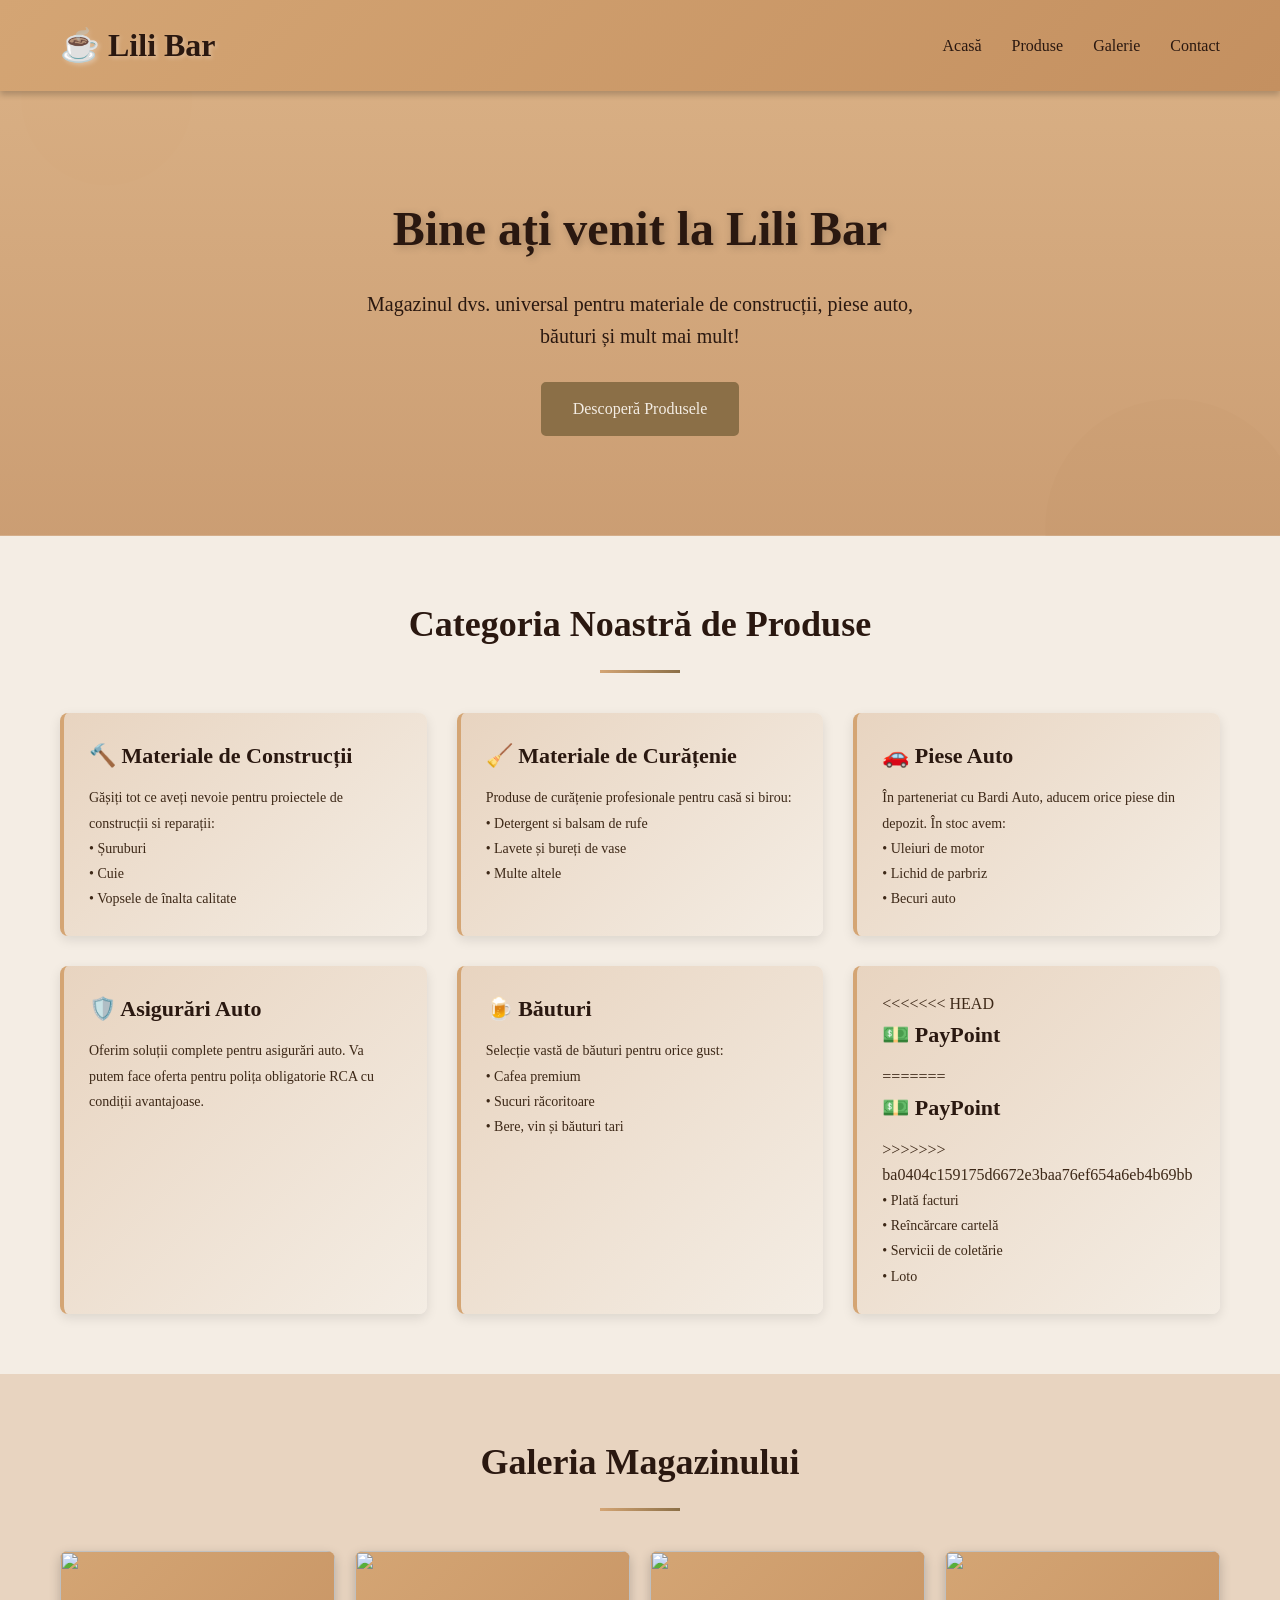
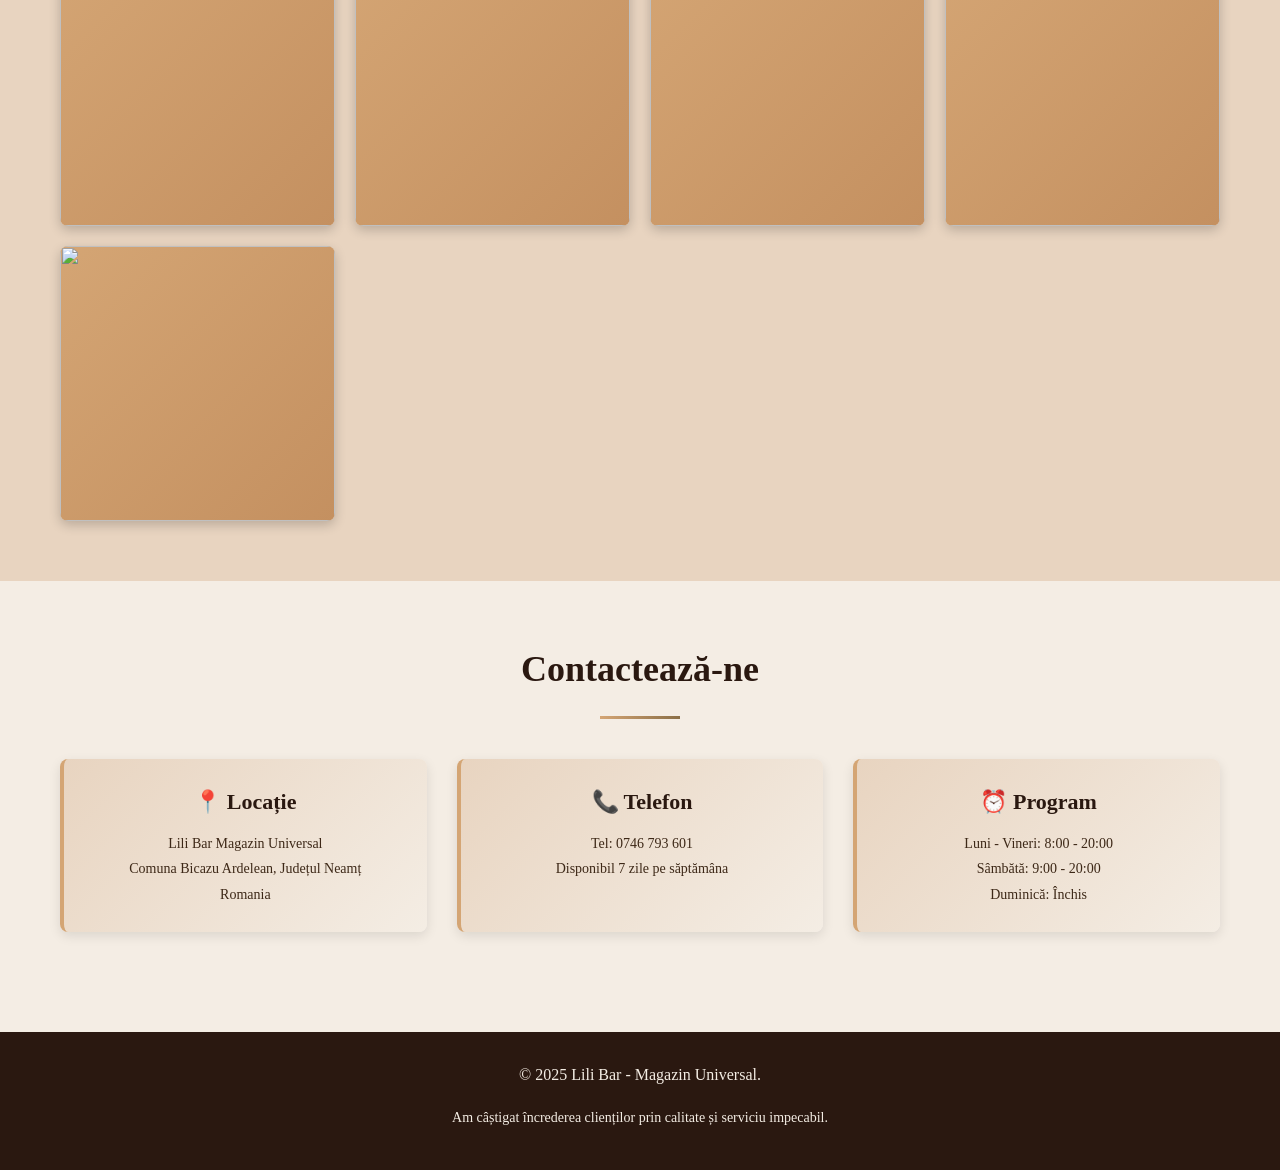
==== coffee-shop-website/index.html @ 77094971 "modified the name of the first project" ====
<!DOCTYPE html>
<html lang="ro">
<head>
    <meta charset="UTF-8">
    <meta name="viewport" content="width=device-width, initial-scale=1.0">
    <title>Lili Bar - Magazin Universal</title>
    <link rel="icon" type="image/x-icon" href="favicon.ico">
    <style>
        * {
            margin: 0;
            padding: 0;
            box-sizing: border-box;
        }

        body {
            font-family: 'Georgia', serif;
            background-color: #f4ede4;
            color: #3d2817;
            line-height: 1.6;
        }

        header {
            background: linear-gradient(135deg, #d4a574 0%, #c49060 100%);
            padding: 20px 0;
            box-shadow: 0 4px 6px rgba(0, 0, 0, 0.2);
            position: sticky;
            top: 0;
            z-index: 100;
        }

        .header-content {
            max-width: 1200px;
            margin: 0 auto;
            padding: 0 20px;
            display: flex;
            justify-content: space-between;
            align-items: center;
        }

        .logo {
            font-size: 32px;
            font-weight: bold;
            color: #2a1810;
            text-shadow: 2px 2px 4px rgba(255, 255, 255, 0.3);
        }

        nav ul {
            display: flex;
            list-style: none;
            gap: 30px;
        }

        nav a {
            color: #2a1810;
            text-decoration: none;
            font-weight: 500;
            transition: color 0.3s;
            border-bottom: 2px solid transparent;
            padding-bottom: 5px;
        }

        nav a:hover {
            color: #8b6f47;
            border-bottom: 2px solid #8b6f47;
        }

        .hero {
            background: linear-gradient(rgba(212, 165, 116, 0.8), rgba(196, 144, 96, 0.8)), url('data:image/svg+xml;utf8,<svg xmlns="http://www.w3.org/2000/svg" viewBox="0 0 1200 600"><rect fill="%23e8d4c0" width="1200" height="600"/><circle cx="100" cy="100" r="80" fill="%23d4a574" opacity="0.1"/><circle cx="1100" cy="500" r="120" fill="%238b6f47" opacity="0.1"/></svg>');
            background-size: cover;
            background-position: center;
            padding: 100px 20px;
            text-align: center;
            color: #2a1810;
        }

        .hero h1 {
            font-size: 48px;
            margin-bottom: 20px;
            text-shadow: 2px 2px 8px rgba(0, 0, 0, 0.2);
        }

        .hero p {
            font-size: 20px;
            margin-bottom: 30px;
            max-width: 600px;
            margin-left: auto;
            margin-right: auto;
        }

        .btn {
            display: inline-block;
            padding: 12px 30px;
            background-color: #8b6f47;
            color: #f4ede4;
            text-decoration: none;
            border-radius: 5px;
            transition: all 0.3s;
            border: 2px solid #8b6f47;
            cursor: pointer;
            font-size: 16px;
        }

        .btn:hover {
            background-color: #6d5936;
            border-color: #6d5936;
            transform: translateY(-2px);
            box-shadow: 0 4px 8px rgba(0, 0, 0, 0.2);
        }

        .btn-outline {
            background-color: transparent;
            color: #2a1810;
        }

        .btn-outline:hover {
            background-color: #2a1810;
            color: #f4ede4;
        }

        .container {
            max-width: 1200px;
            margin: 0 auto;
            padding: 0 20px;
        }

        section {
            padding: 60px 20px;
        }

        section h2 {
            text-align: center;
            font-size: 36px;
            margin-bottom: 40px;
            color: #2a1810;
            position: relative;
            padding-bottom: 20px;
        }

        section h2:after {
            content: '';
            position: absolute;
            bottom: 0;
            left: 50%;
            transform: translateX(-50%);
            width: 80px;
            height: 3px;
            background: linear-gradient(90deg, #d4a574, #8b6f47);
        }

        .produse-grid {
            display: grid;
            grid-template-columns: repeat(auto-fit, minmax(280px, 1fr));
            gap: 30px;
            margin-top: 40px;
        }

        .product-card {
            background: linear-gradient(135deg, #e8d4c0 0%, #f4ede4 100%);
            padding: 25px;
            border-radius: 8px;
            box-shadow: 0 4px 12px rgba(0, 0, 0, 0.1);
            transition: all 0.3s;
            border-left: 4px solid #d4a574;
        }

        .product-card:hover {
            transform: translateY(-5px);
            box-shadow: 0 8px 20px rgba(0, 0, 0, 0.15);
            border-left-color: #8b6f47;
        }

        .product-card h3 {
            color: #2a1810;
            margin-bottom: 12px;
            font-size: 22px;
        }

        .product-card p {
            color: #3d2817;
            font-size: 14px;
            line-height: 1.8;
        }

        .gallery {
            background-color: #e8d4c0;
        }

        .gallery-grid {
            display: grid;
            grid-template-columns: repeat(auto-fit, minmax(250px, 1fr));
            gap: 20px;
            margin-top: 40px;
        }

        .gallery-item {
            position: relative;
            overflow: hidden;
            border-radius: 8px;
            box-shadow: 0 4px 12px rgba(0, 0, 0, 0.2);
            aspect-ratio: 1;
            background: linear-gradient(135deg, #d4a574, #c49060);
            display: flex;
            align-items: center;
            justify-content: center;
            cursor: pointer;
            transition: all 0.3s;
        }

        .gallery-item:hover {
            transform: scale(1.05);
            box-shadow: 0 8px 20px rgba(0, 0, 0, 0.3);
        }

        .gallery-item.expanded {
            position: fixed;
            top: 50%;
            left: 50%;
            transform: translate(-50%, -50%) scale(1) !important;
            width: 90vw;
            height: 90vh;
            max-width: 1000px;
            max-height: 800px;
            z-index: 1000;
            box-shadow: 0 0 50px rgba(0, 0, 0, 0.8);
            border-radius: 8px;
        }

        .gallery-grid {
            position: relative;
        }

        .gallery-grid.modal-open {
            filter: blur(5px);
        }

        .modal-overlay {
            position: fixed;
            top: 0;
            left: 0;
            right: 0;
            bottom: 0;
            background: rgba(0, 0, 0, 0.7);
            z-index: 999;
            display: none;
        }

        .modal-overlay.active {
            display: block;
        }

        .gallery-item img {
            width: 100%;
            height: 100%;
            object-fit: cover;
            display: block;
        }

        .gallery-placeholder {
            font-size: 60px;
            color: rgba(255, 255, 255, 0.8);
            text-align: center;
        }



        footer {
            background-color: #2a1810;
            color: #f4ede4;
            text-align: center;
            padding: 30px 20px;
            margin-top: 40px;
        }

        footer p {
            margin-bottom: 10px;
        }

        .contact-info {
            margin-top: 20px;
            font-size: 14px;
        }

        @media (max-width: 768px) {
            nav ul {
                gap: 15px;
                font-size: 14px;
            }

            .hero h1 {
                font-size: 32px;
            }

            .hero p {
                font-size: 16px;
            }

            section h2 {
                font-size: 28px;
            }

            .produse-grid {
                grid-template-columns: 1fr;
            }

            .gallery-grid {
                grid-template-columns: repeat(2, 1fr);
            }

            .header-content {
                flex-direction: column;
                gap: 15px;
            }
        }
    </style>
</head>
<body>
    <header>
        <div class="header-content">
            <div class="logo">☕ Lili Bar</div>
            <nav>
                <ul>
                    <li><a href="#acasa">Acasă</a></li>
                    <li><a href="#produse">Produse</a></li>
                    <li><a href="#galerie">Galerie</a></li>
                    <li><a href="#contact">Contact</a></li>
                </ul>
            </nav>
        </div>
    </header>

    <section class="hero" id="acasa">
        <div class="container">
            <h1>Bine ați venit la Lili Bar</h1>
            <p>Magazinul dvs. universal pentru materiale de construcții, piese auto, băuturi și mult mai mult!</p>
            <a href="#produse" class="btn">Descoperă Produsele</a>
        </div>
    </section>

    <section id="produse">
        <div class="container">
            <h2>Categoria Noastră de Produse</h2>
            <div class="produse-grid">
                <div class="product-card">
                    <h3>🔨 Materiale de Construcții</h3>
                    <p>Gășiți tot ce aveți nevoie pentru proiectele de construcții si reparații:<br>• Șuruburi<br>• Cuie<br>• Vopsele de înalta calitate</p>
                </div>

                <div class="product-card">
                    <h3>🧹 Materiale de Curățenie</h3>
                    <p>Produse de curățenie profesionale pentru casă si birou:<br>• Detergent si balsam de rufe <br>• Lavete și bureți de vase <br>• Multe altele</p>
                </div>

                <div class="product-card">
                    <h3>🚗 Piese Auto</h3>
                    <p>În parteneriat cu Bardi Auto, aducem orice piese din depozit. În stoc avem:<br>• Uleiuri de motor<br>• Lichid de parbriz<br>• Becuri auto</p>
                </div>

                <div class="product-card">
                    <h3>🛡️ Asigurări Auto</h3>
                    <p>Oferim soluții complete pentru asigurări auto. Va putem face oferta pentru polița obligatorie RCA cu condiții avantajoase.</p>
                </div>

                <div class="product-card">
                    <h3>🍺 Băuturi</h3>
                    <p>Selecție vastă de băuturi pentru orice gust:<br>• Cafea premium<br>• Sucuri răcoritoare<br>• Bere, vin și băuturi tari</p>
                </div>

                <div class="product-card">
<<<<<<< HEAD
                    <h3>💵 PayPoint</h3>
=======
                     <h3>💵 PayPoint</h3>
>>>>>>> ba0404c159175d6672e3baa76ef654a6eb4b69bb
                    <p>• Plată facturi<br>• Reîncărcare cartelă<br>• Servicii de coletărie<br>• Loto</p>
                </div>
            </div>
        </div>
    </section>

    <section class="gallery" id="galerie">
        <div class="container">
            <h2>Galeria Magazinului</h2>
            <div class="gallery-grid">
                <div class="gallery-item" onclick="this.classList.toggle('expanded')">
                    <img src="https://i.imgur.com/xPQJkY3.jpeg">
                </div>
                <div class="gallery-item" onclick="this.classList.toggle('expanded')">
                    <img src="https://i.imgur.com/HO8MUkS.jpeg">
                </div>
                <div class="gallery-item" onclick="this.classList.toggle('expanded')">
                    <img src="https://i.imgur.com/MuFylNS.jpeg">
                </div>
                <div class="gallery-item" onclick="this.classList.toggle('expanded')">
                    <img src="https://i.imgur.com/Re4kdGw.jpeg">
                </div>
                <div class="gallery-item" onclick="this.classList.toggle('expanded')">
                    <img src="https://i.imgur.com/Q35IlJv.jpeg">
                </div>
            </div>
        </div>
    </section>

    <div class="modal-overlay" id="modalOverlay" onclick="closeImage()"></div>

    <section id="contact">
        <div class="container">
            <h2>Contactează-ne</h2>
            <div class="produse-grid">
                <div class="product-card" style="text-align: center;">
                    <h3>📍 Locație</h3>
                    <p>Lili Bar Magazin Universal<br>Comuna Bicazu Ardelean, Județul Neamț<br>Romania</p>
                </div>
                <div class="product-card" style="text-align: center;">
                    <h3>📞 Telefon</h3>
                    <p>Tel: 0746 793 601<br>Disponibil 7 zile pe săptămâna</p>
                </div>
                <div class="product-card" style="text-align: center;">
                    <h3>⏰ Program</h3>
                    <p>Luni - Vineri: 8:00 - 20:00<br>Sâmbătă: 9:00 - 20:00<br>Duminică: Închis</p>
                </div>
            </div>
        </div>
    </section>

    <footer>
        <p>&copy; 2025 Lili Bar - Magazin Universal.</p>
        <div class="contact-info">
            <p>Am câștigat încrederea clienților prin calitate și serviciu impecabil.</p>
        </div>
    </footer>

    <script>
        // Functie pentru deschiderea pozei in fullscreen
        function expandImage(event) {
            event.stopPropagation();
            const item = event.currentTarget;
            item.classList.add('expanded');
            document.getElementById('modalOverlay').classList.add('active');
            document.body.style.overflow = 'hidden';
        }

        // Functie pentru inchiderea pozei
        function closeImage() {
            document.querySelectorAll('.gallery-item.expanded').forEach(item => {
                item.classList.remove('expanded');
            });
            document.getElementById('modalOverlay').classList.remove('active');
            document.body.style.overflow = 'auto';
        }

        // Click pe overlay pentru a inchide
        document.addEventListener('DOMContentLoaded', () => {
            const overlay = document.getElementById('modalOverlay');
            overlay.addEventListener('click', closeImage);

            // Inchide cu butonul Escape
            document.addEventListener('keydown', (e) => {
                if (e.key === 'Escape') {
                    closeImage();
                }
            });
        });

        // Smooth scrolling pentru linkuri
        document.querySelectorAll('a[href^="#"]').forEach(anchor => {
            anchor.addEventListener('click', function (e) {
                e.preventDefault();
                const target = document.querySelector(this.getAttribute('href'));
                if (target) {
                    target.scrollIntoView({
                        behavior: 'smooth',
                        block: 'start'
                    });
                }
            });
        });

        // Efect de fade-in pentru carduri la scroll
        const observerOptions = {
            threshold: 0.1,
            rootMargin: '0px 0px -50px 0px'
        };

        const observer = new IntersectionObserver(function(entries) {
            entries.forEach(entry => {
                if (entry.isIntersecting) {
                    entry.target.style.opacity = '1';
                    entry.target.style.transform = 'translateY(0)';
                }
            });
        }, observerOptions);

        document.querySelectorAll('.product-card, .gallery-item').forEach(card => {
            card.style.opacity = '0';
            card.style.transform = 'translateY(20px)';
            card.style.transition = 'opacity 0.5s ease, transform 0.5s ease';
            observer.observe(card);
        });
    </script>
</body>
</html>
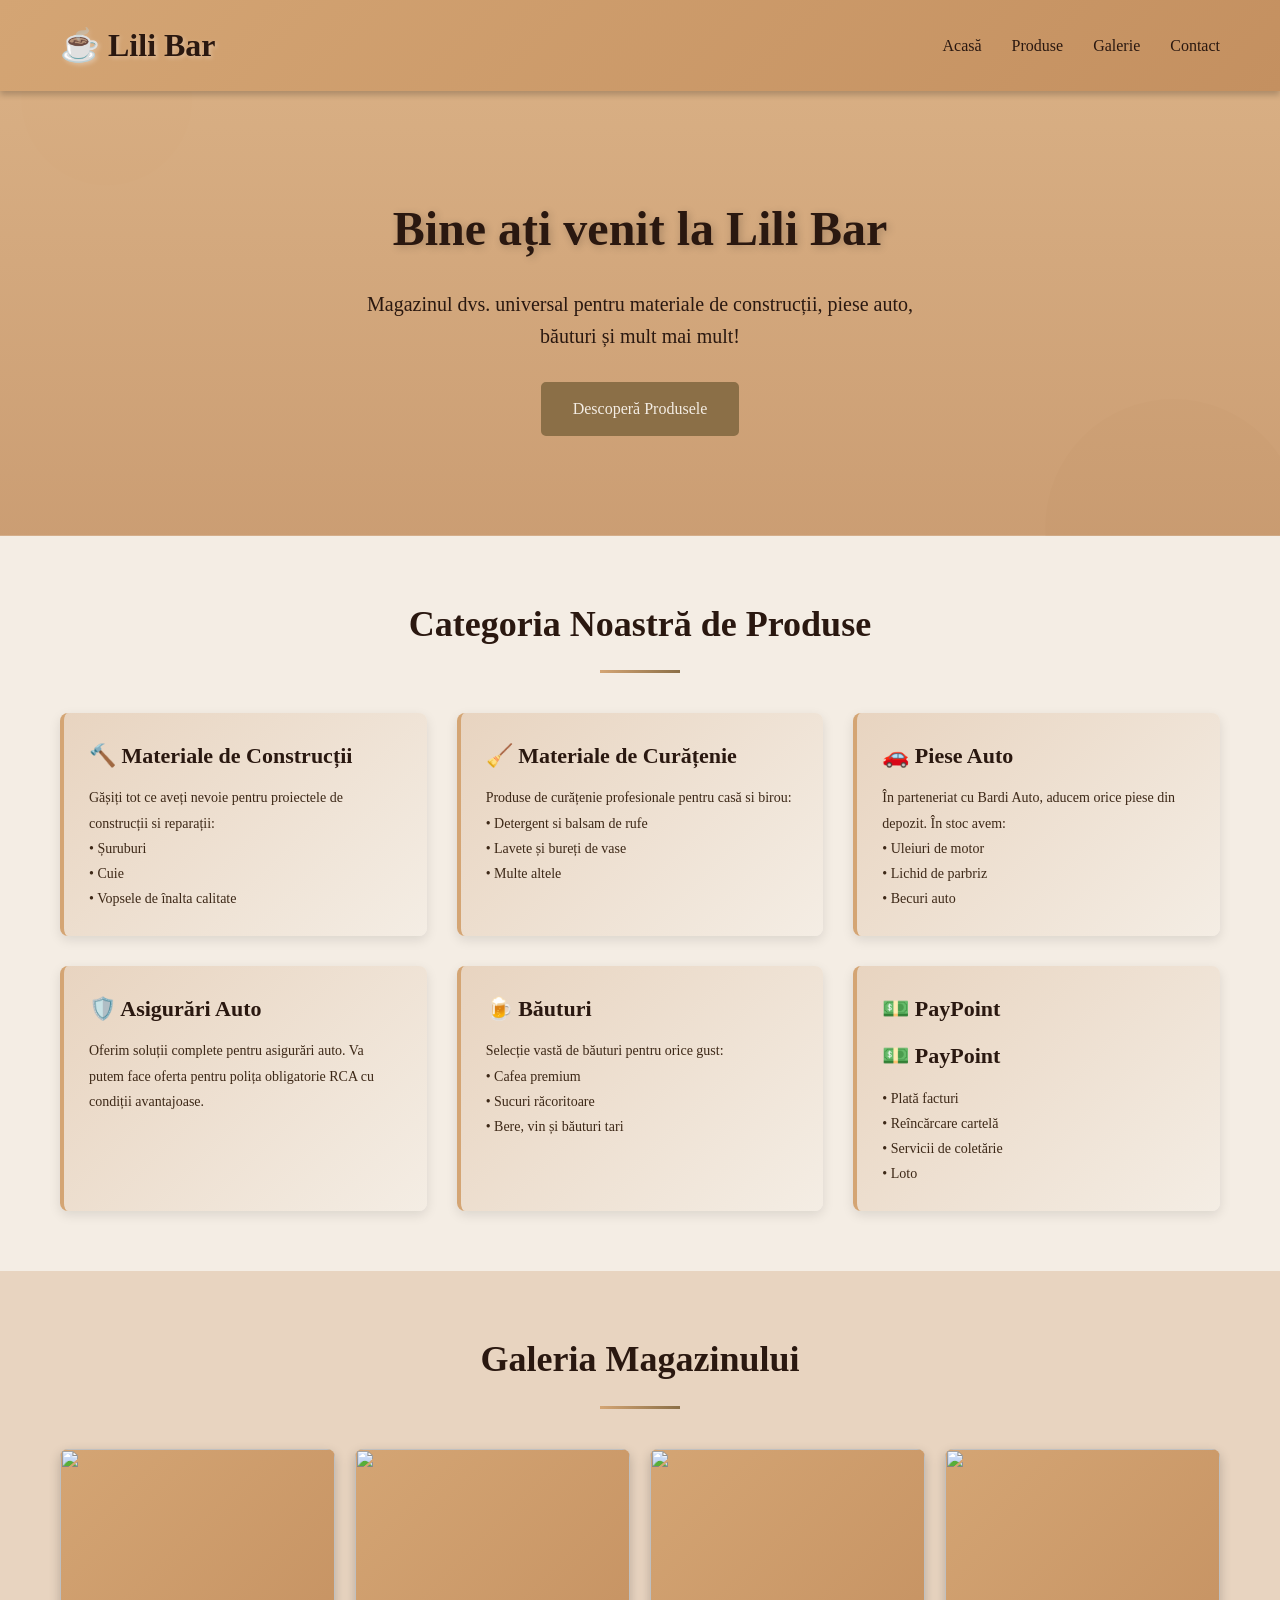
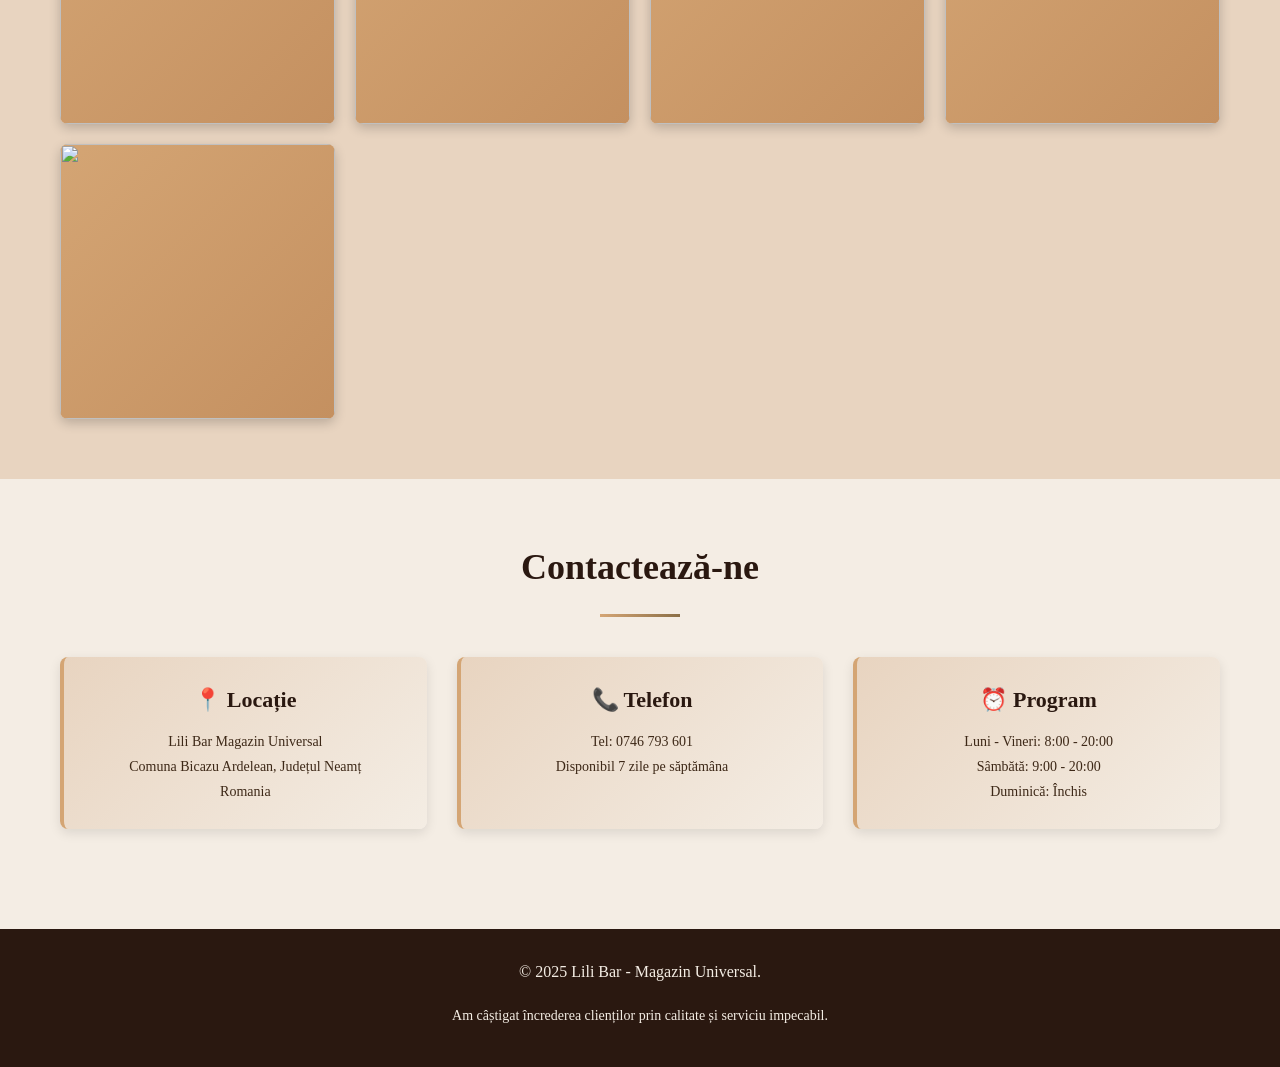
==== commit 72ba918d: "corrected some mistakes" ====
--- a/coffee-shop-website/index.html
+++ b/coffee-shop-website/index.html
@@ -366,11 +366,8 @@
                 </div>
 
                 <div class="product-card">
-<<<<<<< HEAD
                     <h3>💵 PayPoint</h3>
-=======
                      <h3>💵 PayPoint</h3>
->>>>>>> ba0404c159175d6672e3baa76ef654a6eb4b69bb
                     <p>• Plată facturi<br>• Reîncărcare cartelă<br>• Servicii de coletărie<br>• Loto</p>
                 </div>
             </div>
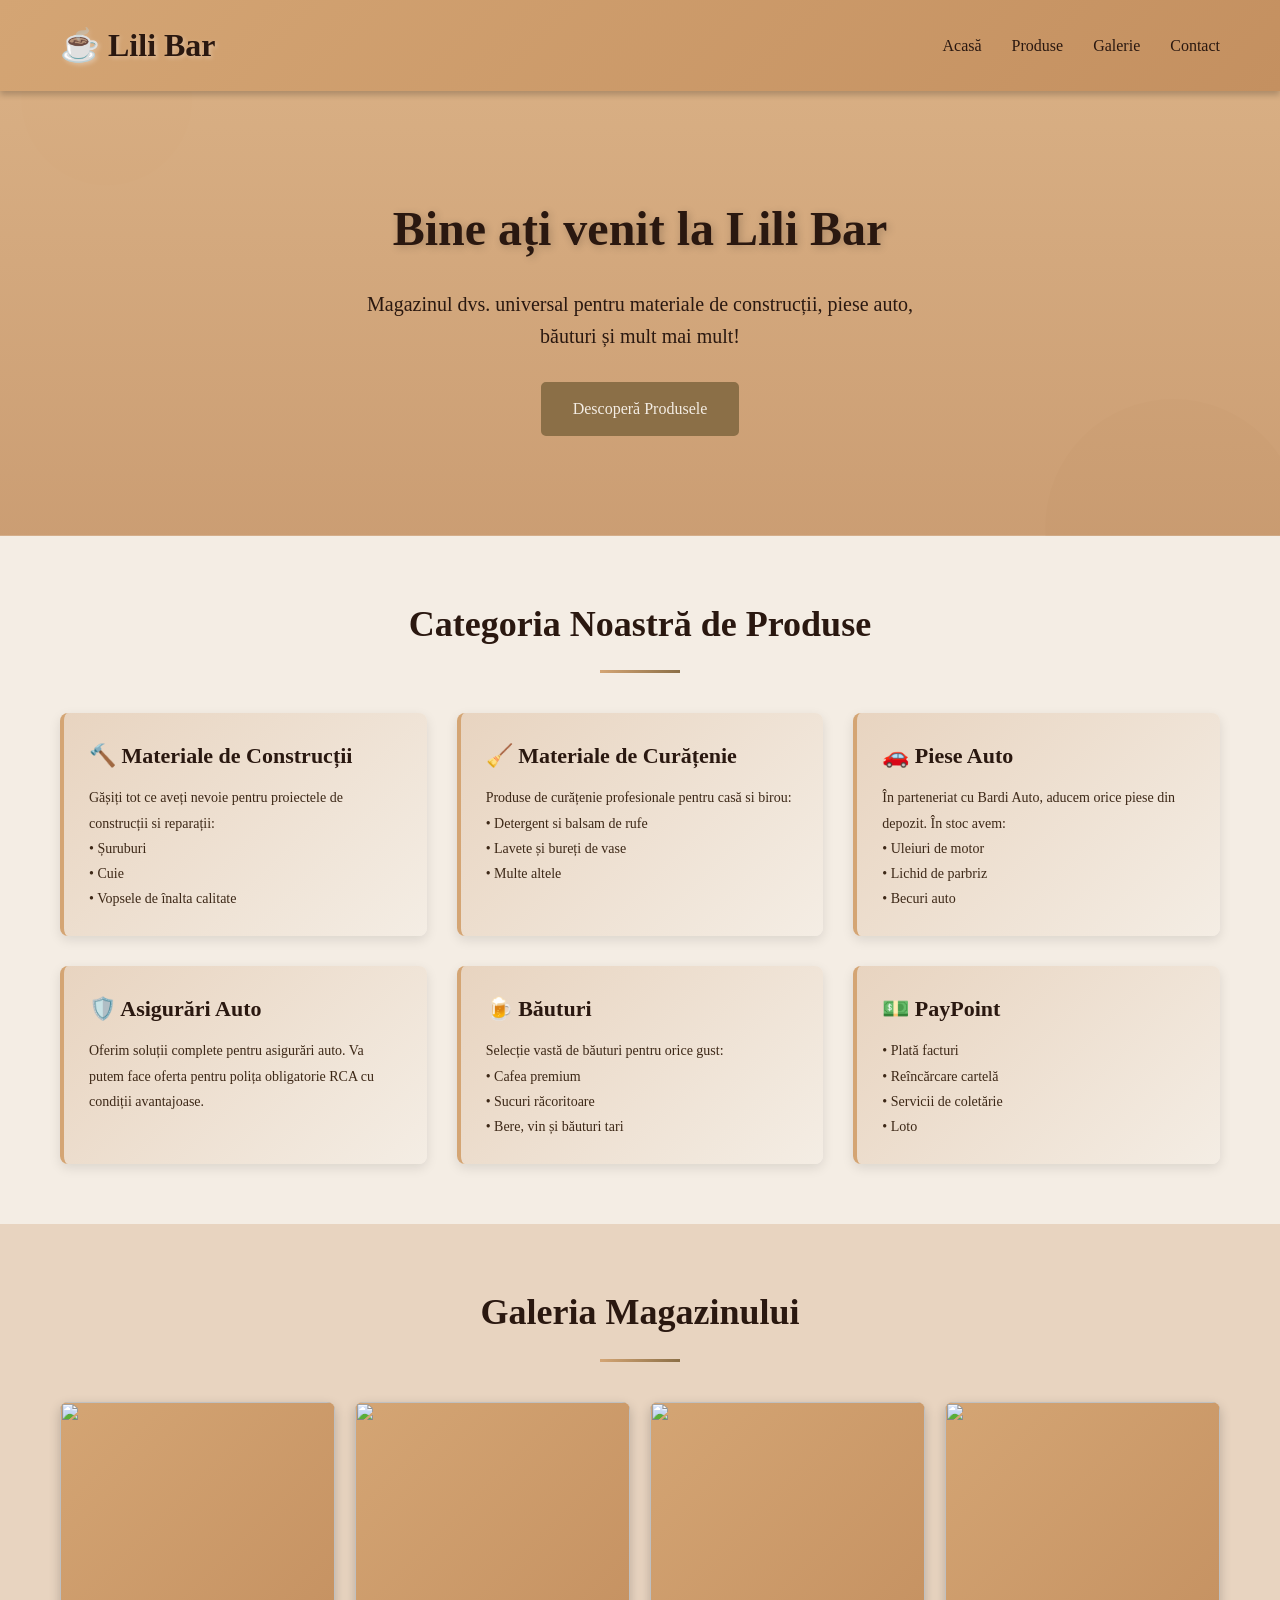
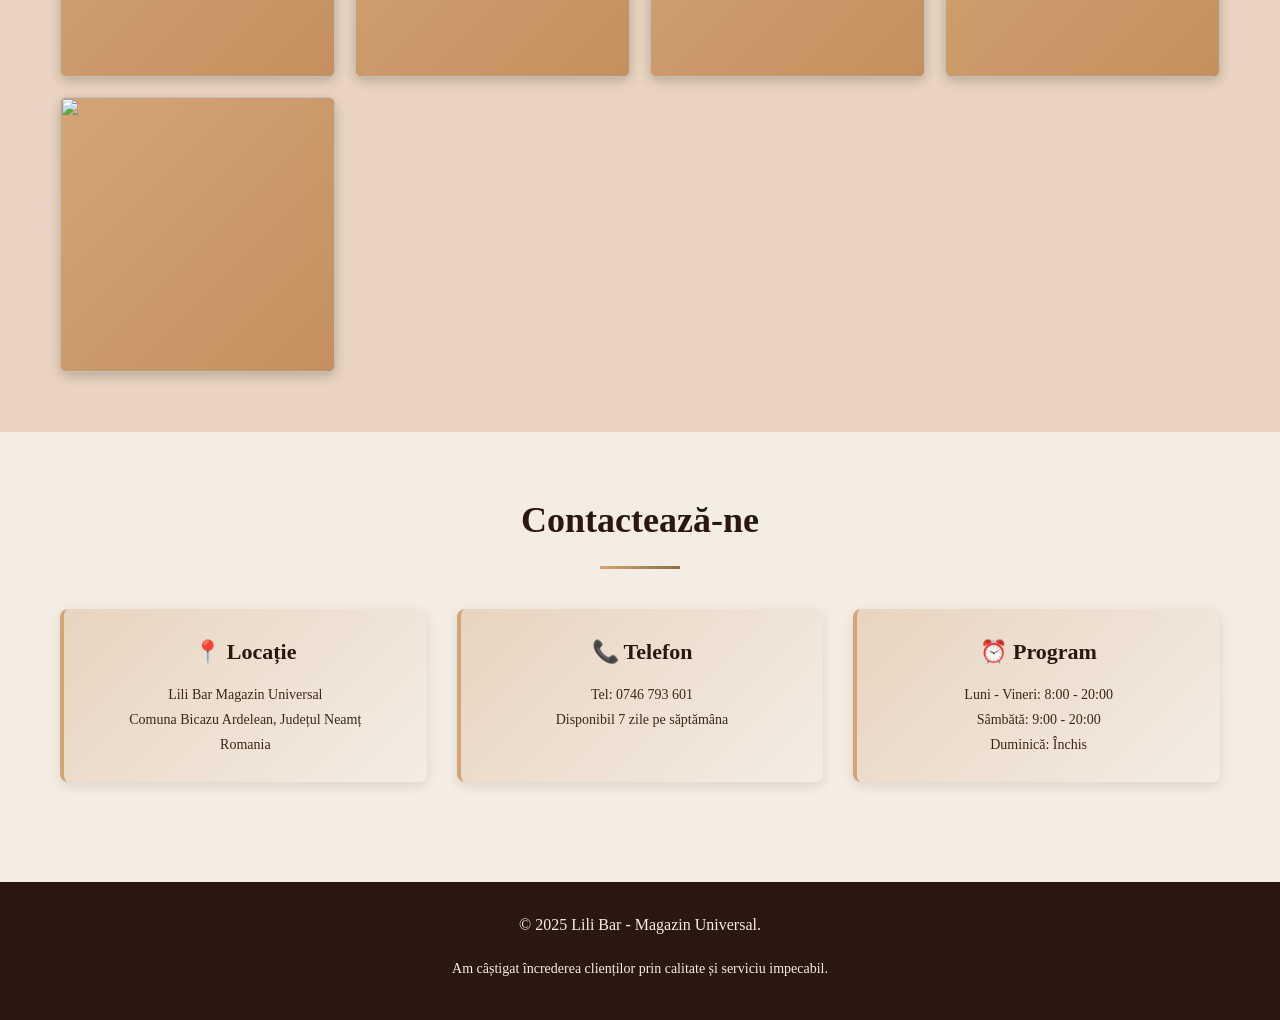
==== commit 8acfce34: "corrected some mistakes" ====
--- a/coffee-shop-website/index.html
+++ b/coffee-shop-website/index.html
@@ -367,7 +367,6 @@
 
                 <div class="product-card">
                     <h3>💵 PayPoint</h3>
-                     <h3>💵 PayPoint</h3>
                     <p>• Plată facturi<br>• Reîncărcare cartelă<br>• Servicii de coletărie<br>• Loto</p>
                 </div>
             </div>
